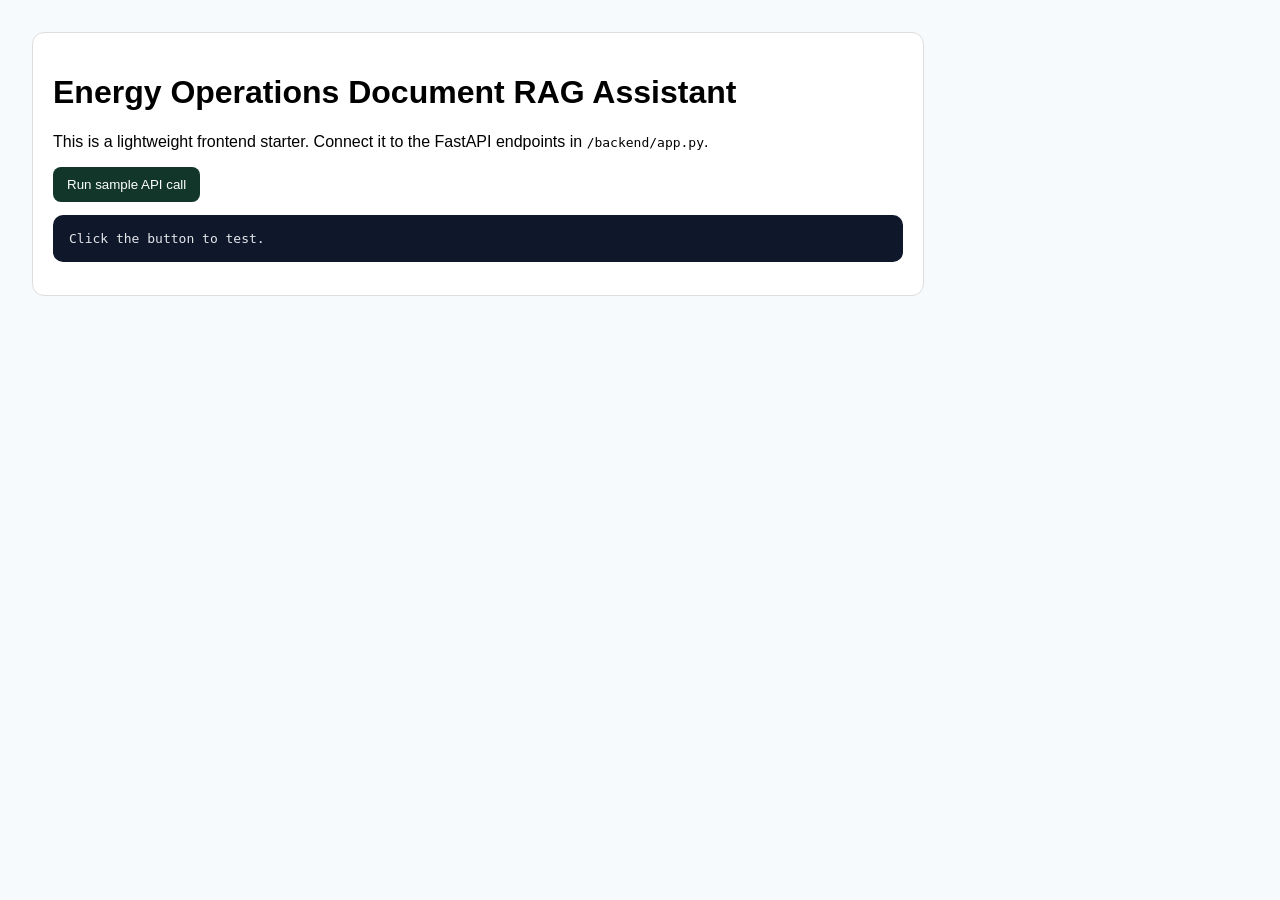
==== frontend/index.html @ 32f8509a "Initial commit: starter project from original zip" ====
<!doctype html>
<html><head><meta charset="utf-8"><meta name="viewport" content="width=device-width,initial-scale=1"><title>Energy Operations Document RAG Assistant Demo</title>
<style>body{font-family:Arial,sans-serif;margin:32px;background:#f7fafc}.card{background:white;border:1px solid #ddd;border-radius:12px;padding:20px;max-width:850px}button{background:#12372a;color:white;border:0;border-radius:8px;padding:10px 14px;cursor:pointer}pre{background:#0f172a;color:#e5e7eb;padding:16px;border-radius:10px;overflow:auto}</style></head>
<body><div class="card"><h1>Energy Operations Document RAG Assistant</h1><p>This is a lightweight frontend starter. Connect it to the FastAPI endpoints in <code>/backend/app.py</code>.</p><button onclick="runDemo()">Run sample API call</button><pre id="out">Click the button to test.</pre></div>
<script>
async function runDemo(){
  try{ const r=await fetch('/api/demo'); const j=await r.json(); document.getElementById('out').textContent=JSON.stringify(j,null,2); }
  catch(e){ document.getElementById('out').textContent='Backend not connected yet. Run FastAPI and serve frontend or deploy together.'; }
}
</script></body></html>
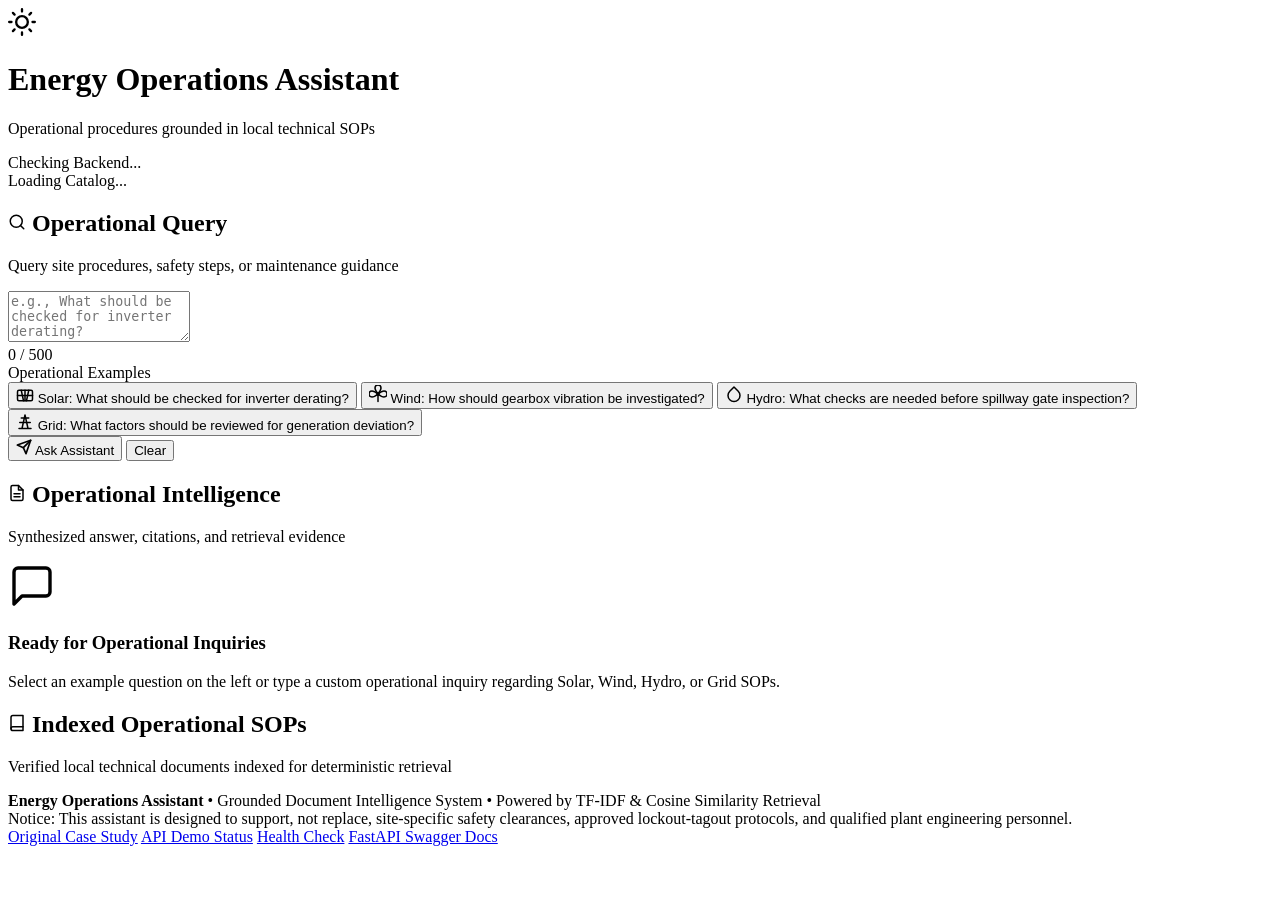
==== commit 7d61e1c8: "feat: complete Energy Operations Document RAG Assistant with TF-IDF engine, responsive UI, citations" ====
--- a/frontend/index.html
+++ b/frontend/index.html
@@ -1,10 +1,220 @@
-<!doctype html>
-<html><head><meta charset="utf-8"><meta name="viewport" content="width=device-width,initial-scale=1"><title>Energy Operations Document RAG Assistant Demo</title>
-<style>body{font-family:Arial,sans-serif;margin:32px;background:#f7fafc}.card{background:white;border:1px solid #ddd;border-radius:12px;padding:20px;max-width:850px}button{background:#12372a;color:white;border:0;border-radius:8px;padding:10px 14px;cursor:pointer}pre{background:#0f172a;color:#e5e7eb;padding:16px;border-radius:10px;overflow:auto}</style></head>
-<body><div class="card"><h1>Energy Operations Document RAG Assistant</h1><p>This is a lightweight frontend starter. Connect it to the FastAPI endpoints in <code>/backend/app.py</code>.</p><button onclick="runDemo()">Run sample API call</button><pre id="out">Click the button to test.</pre></div>
-<script>
-async function runDemo(){
-  try{ const r=await fetch('/api/demo'); const j=await r.json(); document.getElementById('out').textContent=JSON.stringify(j,null,2); }
-  catch(e){ document.getElementById('out').textContent='Backend not connected yet. Run FastAPI and serve frontend or deploy together.'; }
-}
-</script></body></html>
+<!DOCTYPE html>
+<html lang="en">
+<head>
+  <meta charset="utf-8">
+  <meta name="viewport" content="width=device-width, initial-scale=1">
+  <meta name="description" content="Operational document intelligence assistant for renewable energy SOPs (Solar, Wind, Hydro, Grid). Grounded answers with citations.">
+  <title>Energy Operations Assistant | Renewable Asset Intelligence</title>
+  <link rel="stylesheet" href="/static/style.css">
+</head>
+<body>
+  <div class="app-container">
+    <!-- Top Header -->
+    <header class="app-header">
+      <div class="brand-section">
+        <div class="brand-icon" aria-hidden="true">
+          <!-- Custom Renewable Energy Brandmark (Sun + Turbine Blade motif) -->
+          <svg width="28" height="28" viewBox="0 0 24 24" fill="none" stroke="currentColor" stroke-width="2" stroke-linecap="round" stroke-linejoin="round">
+            <circle cx="12" cy="12" r="5"></circle>
+            <path d="M12 1v2M12 21v2M4.22 4.22l1.42 1.42M18.36 18.36l1.42 1.42M1 12h2M21 12h2M4.22 19.78l1.42-1.42M18.36 5.64l1.42-1.42"></path>
+          </svg>
+        </div>
+        <div>
+          <h1 class="brand-title">Energy Operations Assistant</h1>
+          <p class="brand-tagline">Operational procedures grounded in local technical SOPs</p>
+        </div>
+      </div>
+
+      <div class="status-section">
+        <div class="status-pill" id="backendStatusPill" title="Live connection status with FastAPI backend">
+          <span class="status-dot" id="connectionDot"></span>
+          <span id="connectionText">Checking Backend...</span>
+        </div>
+        <div class="doc-count-badge" id="docCountText">Loading Catalog...</div>
+      </div>
+    </header>
+
+    <!-- Main Workspace Grid -->
+    <main class="dashboard-grid">
+      <!-- Left Column: Query Console -->
+      <section class="card" aria-labelledby="queryConsoleTitle">
+        <div class="card-header">
+          <h2 id="queryConsoleTitle" class="card-title">
+            <svg width="18" height="18" viewBox="0 0 24 24" fill="none" stroke="currentColor" stroke-width="2" stroke-linecap="round" stroke-linejoin="round">
+              <circle cx="11" cy="11" r="8"></circle>
+              <line x1="21" y1="21" x2="16.65" y2="16.65"></line>
+            </svg>
+            Operational Query
+          </h2>
+          <p class="card-subtitle">Query site procedures, safety steps, or maintenance guidance</p>
+        </div>
+
+        <form class="query-form" id="ragForm" onsubmit="return false;">
+          <div class="input-group">
+            <label for="queryInput" class="visually-hidden" style="position: absolute; width: 1px; height: 1px; padding: 0; margin: -1px; overflow: hidden; clip: rect(0, 0, 0, 0); border: 0;">Enter operational question</label>
+            <textarea
+              id="queryInput"
+              class="query-textarea"
+              placeholder="e.g., What should be checked for inverter derating?"
+              maxlength="500"
+              rows="3"
+            ></textarea>
+            <div class="char-counter" id="charCount">0 / 500</div>
+          </div>
+
+          <!-- Example Queries -->
+          <div class="examples-section">
+            <span class="examples-label">Operational Examples</span>
+            <div class="example-chips">
+              <button
+                type="button"
+                class="example-chip"
+                data-query="What should be checked for inverter derating?"
+                id="btnExampleSolar"
+              >
+                <span class="example-icon" aria-hidden="true">
+                  <!-- Solar panel icon -->
+                  <svg width="18" height="18" viewBox="0 0 24 24" fill="none" stroke="currentColor" stroke-width="2" stroke-linecap="round" stroke-linejoin="round">
+                    <rect x="2" y="7" width="20" height="14" rx="2" ry="2"></rect>
+                    <path d="M12 7v14M2 14h20M7 7l3 14M17 7l-3 14"></path>
+                  </svg>
+                </span>
+                <span>Solar: What should be checked for inverter derating?</span>
+              </button>
+
+              <button
+                type="button"
+                class="example-chip"
+                data-query="How should gearbox vibration be investigated?"
+                id="btnExampleWind"
+              >
+                <span class="example-icon" aria-hidden="true">
+                  <!-- Wind turbine icon -->
+                  <svg width="18" height="18" viewBox="0 0 24 24" fill="none" stroke="currentColor" stroke-width="2" stroke-linecap="round" stroke-linejoin="round">
+                    <path d="M12 12c-2-2.5-4-5-4-8a4 4 0 0 1 8 0c0 3-2 5.5-4 8z"></path>
+                    <path d="M12 12c2.5-2 5-4 8-4a4 4 0 0 1 0 8c-3 0-5.5-2-8-4z"></path>
+                    <path d="M12 12c-2.5 2-5 4-8 4a4 4 0 0 1 0-8c3 0 5.5 2 8 4z"></path>
+                    <circle cx="12" cy="12" r="1.5"></circle>
+                    <path d="M12 13.5V22"></path>
+                  </svg>
+                </span>
+                <span>Wind: How should gearbox vibration be investigated?</span>
+              </button>
+
+              <button
+                type="button"
+                class="example-chip"
+                data-query="What checks are needed before spillway gate inspection?"
+                id="btnExampleHydro"
+              >
+                <span class="example-icon" aria-hidden="true">
+                  <!-- Hydro water droplet icon -->
+                  <svg width="18" height="18" viewBox="0 0 24 24" fill="none" stroke="currentColor" stroke-width="2" stroke-linecap="round" stroke-linejoin="round">
+                    <path d="M12 2.69l5.66 5.66a8 8 0 1 1-11.31 0z"></path>
+                  </svg>
+                </span>
+                <span>Hydro: What checks are needed before spillway gate inspection?</span>
+              </button>
+
+              <button
+                type="button"
+                class="example-chip"
+                data-query="What factors should be reviewed for generation deviation?"
+                id="btnExampleGrid"
+              >
+                <span class="example-icon" aria-hidden="true">
+                  <!-- Grid transmission tower icon -->
+                  <svg width="18" height="18" viewBox="0 0 24 24" fill="none" stroke="currentColor" stroke-width="2" stroke-linecap="round" stroke-linejoin="round">
+                    <path d="M4 22h16M8 22l4-18 4 18M5 14h14M7 8h10"></path>
+                  </svg>
+                </span>
+                <span>Grid: What factors should be reviewed for generation deviation?</span>
+              </button>
+            </div>
+          </div>
+
+          <div class="form-actions">
+            <button type="button" class="btn-primary" id="askBtn">
+              <svg width="16" height="16" viewBox="0 0 24 24" fill="none" stroke="currentColor" stroke-width="2.5" stroke-linecap="round" stroke-linejoin="round">
+                <line x1="22" y1="2" x2="11" y2="13"></line>
+                <polygon points="22 2 15 22 11 13 2 9 22 2"></polygon>
+              </svg>
+              Ask Assistant
+            </button>
+            <button type="button" class="btn-secondary" id="clearBtn">Clear</button>
+          </div>
+        </form>
+      </section>
+
+      <!-- Right Column: Results & Evidence Panel -->
+      <section class="card results-pane" aria-labelledby="resultsTitle">
+        <div class="card-header">
+          <h2 id="resultsTitle" class="card-title">
+            <svg width="18" height="18" viewBox="0 0 24 24" fill="none" stroke="currentColor" stroke-width="2" stroke-linecap="round" stroke-linejoin="round">
+              <path d="M14 2H6a2 2 0 0 0-2 2v16a2 2 0 0 0 2 2h12a2 2 0 0 0 2-2V8z"></path>
+              <polyline points="14 2 14 8 20 8"></polyline>
+              <line x1="16" y1="13" x2="8" y2="13"></line>
+              <line x1="16" y1="17" x2="8" y2="17"></line>
+            </svg>
+            Operational Intelligence
+          </h2>
+          <p class="card-subtitle">Synthesized answer, citations, and retrieval evidence</p>
+        </div>
+
+        <div id="resultsContainer">
+          <!-- Default Empty State -->
+          <div class="empty-state">
+            <div class="empty-icon" aria-hidden="true">
+              <svg width="48" height="48" viewBox="0 0 24 24" fill="none" stroke="currentColor" stroke-width="1.7" stroke-linecap="round" stroke-linejoin="round">
+                <path d="M21 15a2 2 0 0 1-2 2H7l-4 4V5a2 2 0 0 1 2-2h14a2 2 0 0 1 2 2z"></path>
+              </svg>
+            </div>
+            <h3 class="empty-title">Ready for Operational Inquiries</h3>
+            <p class="empty-desc">
+              Select an example question on the left or type a custom operational inquiry regarding Solar, Wind, Hydro, or Grid SOPs.
+            </p>
+          </div>
+        </div>
+      </section>
+    </main>
+
+    <!-- Indexed Documents Catalog Section -->
+    <section class="catalog-section" aria-labelledby="catalogTitle">
+      <div class="card">
+        <div class="card-header">
+          <h2 id="catalogTitle" class="card-title">
+            <svg width="18" height="18" viewBox="0 0 24 24" fill="none" stroke="currentColor" stroke-width="2" stroke-linecap="round" stroke-linejoin="round">
+              <path d="M4 19.5A2.5 2.5 0 0 1 6.5 17H20"></path>
+              <path d="M6.5 2H20v20H6.5A2.5 2.5 0 0 1 4 19.5v-15A2.5 2.5 0 0 1 6.5 2z"></path>
+            </svg>
+            Indexed Operational SOPs
+          </h2>
+          <p class="card-subtitle">Verified local technical documents indexed for deterministic retrieval</p>
+        </div>
+
+        <div class="catalog-grid" id="catalogList">
+          <!-- Loaded dynamically from /api/documents -->
+        </div>
+      </div>
+    </section>
+
+    <!-- Footer -->
+    <footer class="app-footer">
+      <div>
+        <strong>Energy Operations Assistant</strong> &bull; Grounded Document Intelligence System &bull; Powered by TF-IDF &amp; Cosine Similarity Retrieval
+      </div>
+      <div>
+        Notice: This assistant is designed to support, not replace, site-specific safety clearances, approved lockout-tagout protocols, and qualified plant engineering personnel.
+      </div>
+      <div class="footer-links">
+        <a href="/case_study" class="footer-link">Original Case Study</a>
+        <a href="/api/demo" class="footer-link">API Demo Status</a>
+        <a href="/api/health" class="footer-link">Health Check</a>
+        <a href="/docs" class="footer-link">FastAPI Swagger Docs</a>
+      </div>
+    </footer>
+  </div>
+
+  <script src="/static/app.js"></script>
+</body>
+</html>
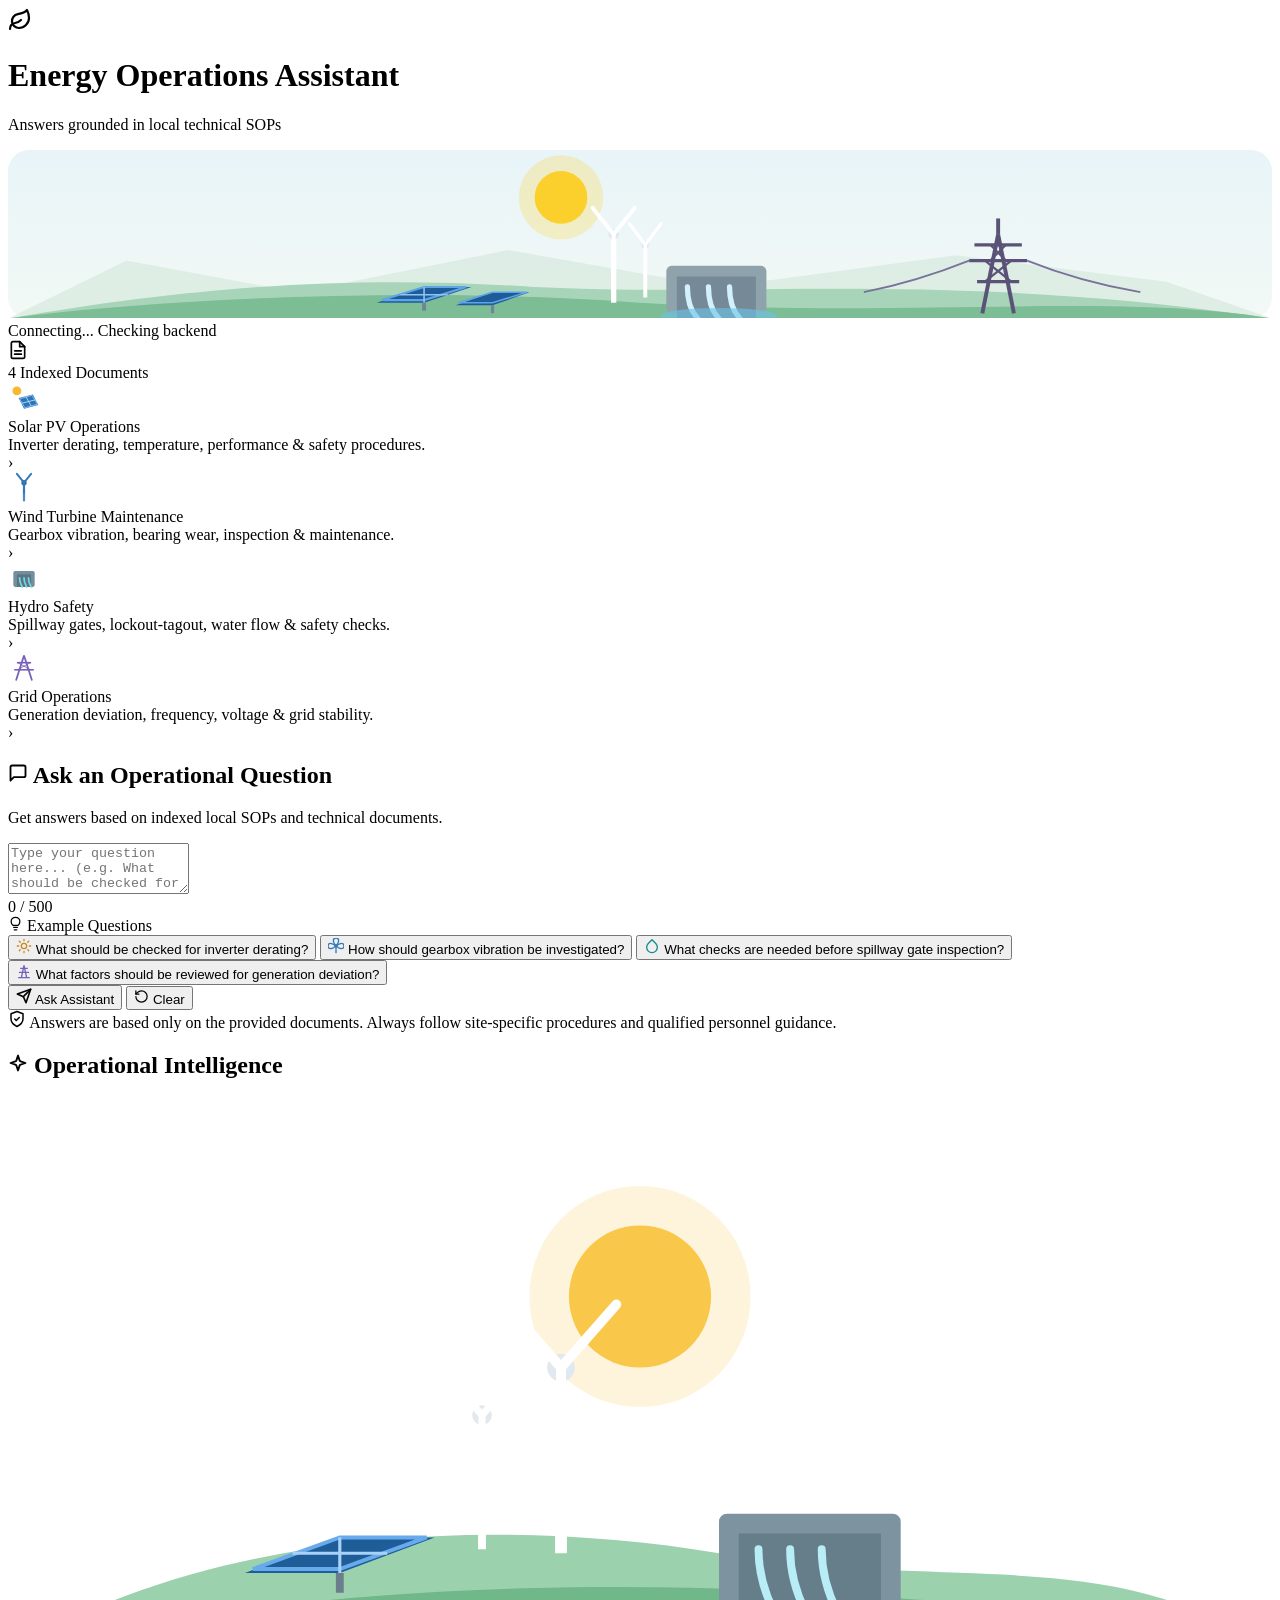
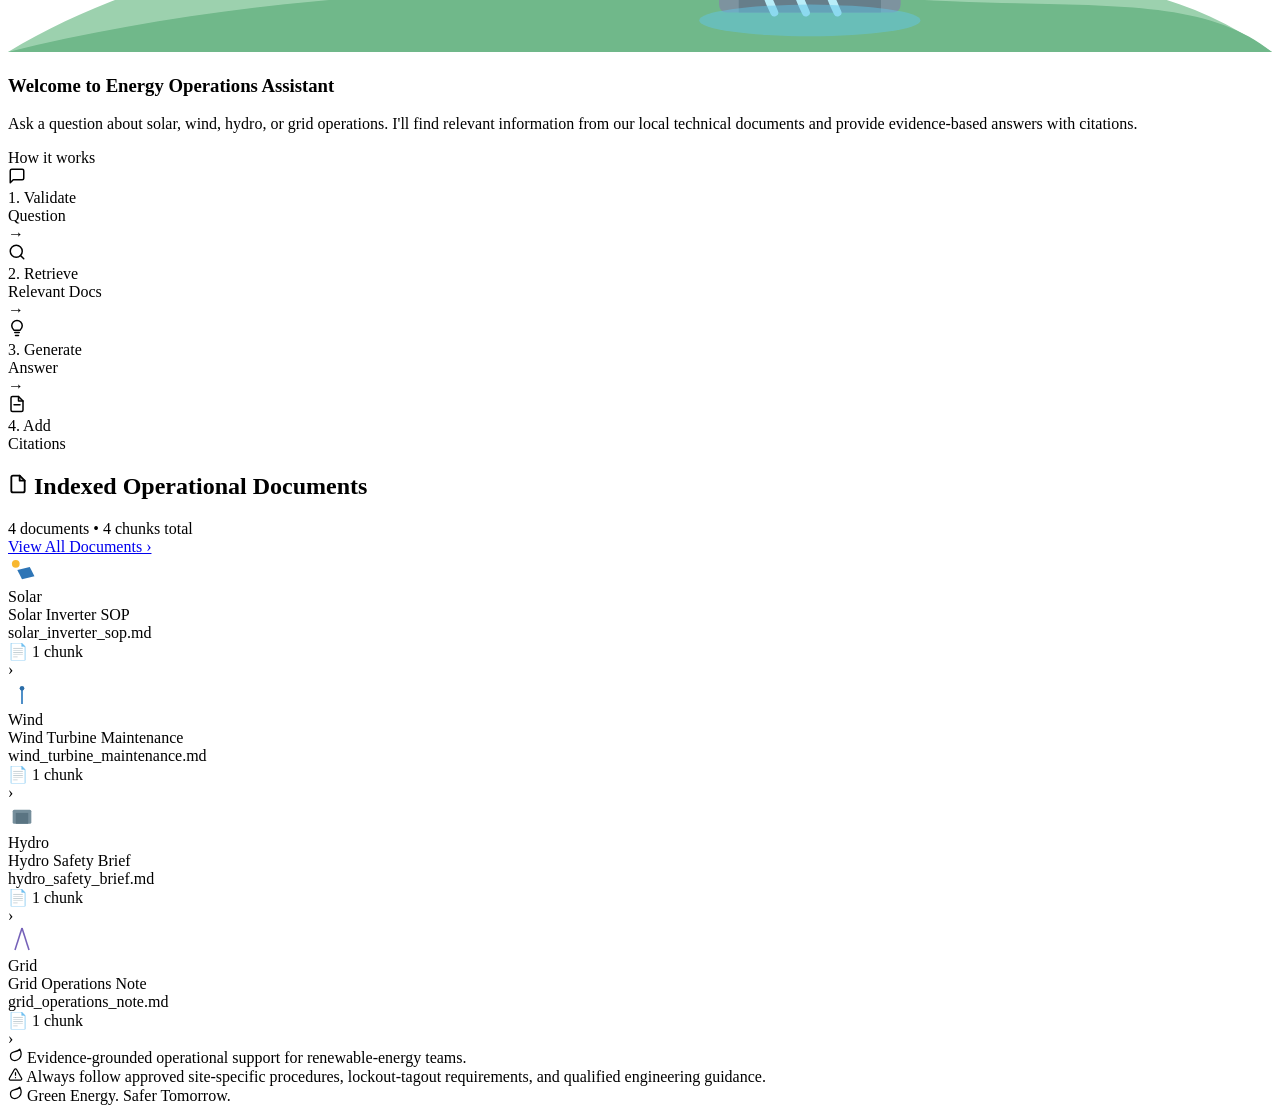
==== commit dd57a61d: "feat(ui): premium renewable energy redesign, robust connection management, and responsive domain car" ====
--- a/frontend/index.html
+++ b/frontend/index.html
@@ -8,211 +8,584 @@
   <link rel="stylesheet" href="/static/style.css">
 </head>
 <body>
-  <div class="app-container">
-    <!-- Top Header -->
+  <div class="app-wrapper">
+
+    <!-- ====================================================================
+         HEADER SECTION
+         ==================================================================== -->
     <header class="app-header">
-      <div class="brand-section">
-        <div class="brand-icon" aria-hidden="true">
-          <!-- Custom Renewable Energy Brandmark (Sun + Turbine Blade motif) -->
-          <svg width="28" height="28" viewBox="0 0 24 24" fill="none" stroke="currentColor" stroke-width="2" stroke-linecap="round" stroke-linejoin="round">
-            <circle cx="12" cy="12" r="5"></circle>
-            <path d="M12 1v2M12 21v2M4.22 4.22l1.42 1.42M18.36 18.36l1.42 1.42M1 12h2M21 12h2M4.22 19.78l1.42-1.42M18.36 5.64l1.42-1.42"></path>
+      <!-- Left: Brand Logo & Title -->
+      <div class="brand-left">
+        <div class="brand-logo-pill" aria-hidden="true">
+          <!-- Leaf Logo SVG -->
+          <svg width="24" height="24" viewBox="0 0 24 24" fill="none" stroke="currentColor" stroke-width="2.2" stroke-linecap="round" stroke-linejoin="round">
+            <path d="M11 20A7 7 0 0 1 9.8 6.1C15.5 5 17 4.48 19 2c1 2 2 4.18 2 8 0 5.5-4.78 10-10 10Z"/>
+            <path d="M2 21c0-3 1.85-5.36 5.08-6C9.5 14.52 12 13 13 12"/>
           </svg>
         </div>
-        <div>
+        <div class="brand-text-block">
           <h1 class="brand-title">Energy Operations Assistant</h1>
-          <p class="brand-tagline">Operational procedures grounded in local technical SOPs</p>
-        </div>
-      </div>
-
-      <div class="status-section">
-        <div class="status-pill" id="backendStatusPill" title="Live connection status with FastAPI backend">
-          <span class="status-dot" id="connectionDot"></span>
-          <span id="connectionText">Checking Backend...</span>
-        </div>
-        <div class="doc-count-badge" id="docCountText">Loading Catalog...</div>
+          <p class="brand-subtitle">Answers grounded in local technical SOPs</p>
+        </div>
+      </div>
+
+      <!-- Center: Subtle Renewable Energy Landscape Panorama -->
+      <div class="header-panorama" aria-hidden="true">
+        <svg viewBox="0 0 480 64" fill="none" xmlns="http://www.w3.org/2000/svg">
+          <!-- Sky Gradient background -->
+          <rect width="480" height="64" rx="8" fill="url(#skyGrad)"/>
+          
+          <!-- Sun with gentle rays -->
+          <circle cx="210" cy="18" r="10" fill="#FAD02C"/>
+          <circle cx="210" cy="18" r="16" fill="#FAD02C" fill-opacity="0.25"/>
+
+          <!-- Distant mountains -->
+          <path d="M0 64L45 42L110 54L190 38L270 52L360 40L440 50L480 64H0Z" fill="#D2E8DA" fill-opacity="0.6"/>
+
+          <!-- Rolling Hills -->
+          <path d="M0 64C80 50 140 48 200 52C280 56 360 46 480 64H0Z" fill="#A8D5BA"/>
+          <path d="M0 64C60 56 160 52 240 58C340 64 420 54 480 64H0Z" fill="#7CBD95"/>
+
+          <!-- Hydroelectric Dam & Water Flow -->
+          <rect x="250" y="44" width="38" height="18" rx="2" fill="#8FA3AD"/>
+          <path d="M254 48H284V64H254V48Z" fill="#758A96"/>
+          <!-- Spillway water flow lines -->
+          <path d="M258 52C258 58 260 62 262 64M266 52C266 58 268 62 270 64M274 52C274 58 276 62 278 64" stroke="#D3F1FD" stroke-width="2" stroke-linecap="round"/>
+          <ellipse cx="270" cy="63" rx="22" ry="3" fill="#6CC4E8" fill-opacity="0.6"/>
+
+          <!-- Solar Panels (Blue angled rectangles) -->
+          <g transform="translate(140, 46)">
+            <polygon points="0,12 18,6 36,6 18,12" fill="#1E5C99"/>
+            <polygon points="2,11 18,6 34,6 18,11" stroke="#5EA4E6" stroke-width="0.8"/>
+            <line x1="9" y1="9" x2="27" y2="9" stroke="#90C4F5" stroke-width="0.6"/>
+            <line x1="18" y1="6" x2="18" y2="12" stroke="#90C4F5" stroke-width="0.6"/>
+            <line x1="18" y1="12" x2="18" y2="15" stroke="#708594" stroke-width="1.5"/>
+          </g>
+          <g transform="translate(170, 49)">
+            <polygon points="0,10 14,5 28,5 14,10" fill="#1E5C99"/>
+            <polygon points="1,9 14,5 27,5 14,9" stroke="#5EA4E6" stroke-width="0.6"/>
+            <line x1="14" y1="10" x2="14" y2="13" stroke="#708594" stroke-width="1.2"/>
+          </g>
+
+          <!-- Wind Turbines -->
+          <!-- Turbine 1 (Left) -->
+          <g transform="translate(230, 22)">
+            <line x1="0" y1="36" x2="0" y2="10" stroke="#FFFFFF" stroke-width="2"/>
+            <circle cx="0" cy="10" r="2" fill="#E2E8F0"/>
+            <line x1="0" y1="10" x2="-8" y2="0" stroke="#FFFFFF" stroke-width="1.5" stroke-linecap="round"/>
+            <line x1="0" y1="10" x2="8" y2="0" stroke="#FFFFFF" stroke-width="1.5" stroke-linecap="round"/>
+            <line x1="0" y1="10" x2="0" y2="22" stroke="#FFFFFF" stroke-width="1.5" stroke-linecap="round"/>
+          </g>
+          <!-- Turbine 2 (Smaller, back) -->
+          <g transform="translate(242, 28)">
+            <line x1="0" y1="28" x2="0" y2="8" stroke="#FFFFFF" stroke-width="1.5"/>
+            <circle cx="0" cy="8" r="1.5" fill="#E2E8F0"/>
+            <line x1="0" y1="8" x2="-6" y2="0" stroke="#FFFFFF" stroke-width="1.2" stroke-linecap="round"/>
+            <line x1="0" y1="8" x2="6" y2="0" stroke="#FFFFFF" stroke-width="1.2" stroke-linecap="round"/>
+            <line x1="0" y1="8" x2="0" y2="17" stroke="#FFFFFF" stroke-width="1.2" stroke-linecap="round"/>
+          </g>
+
+          <!-- Electrical Transmission Tower (Right) -->
+          <g transform="translate(370, 26)">
+            <!-- Tower body -->
+            <line x1="12" y1="36" x2="6" y2="6" stroke="#5B5377" stroke-width="1.5"/>
+            <line x1="0" y1="36" x2="6" y2="6" stroke="#5B5377" stroke-width="1.5"/>
+            <line x1="6" y1="6" x2="6" y2="0" stroke="#5B5377" stroke-width="1.5"/>
+            <!-- Crossbars -->
+            <line x1="-3" y1="10" x2="15" y2="10" stroke="#5B5377" stroke-width="1.2"/>
+            <line x1="-5" y1="16" x2="17" y2="16" stroke="#5B5377" stroke-width="1.2"/>
+            <line x1="-2" y1="24" x2="14" y2="24" stroke="#5B5377" stroke-width="1.2"/>
+            <!-- Braces -->
+            <line x1="1" y1="24" x2="11" y2="16" stroke="#5B5377" stroke-width="0.8"/>
+            <line x1="11" y1="24" x2="1" y2="16" stroke="#5B5377" stroke-width="0.8"/>
+            <line x1="3" y1="16" x2="9" y2="10" stroke="#5B5377" stroke-width="0.8"/>
+            <line x1="9" y1="16" x2="3" y2="10" stroke="#5B5377" stroke-width="0.8"/>
+            <!-- Hanging wires -->
+            <path d="M-5 16Q-25 24 -45 28M17 16Q37 24 60 28" stroke="#7A729A" stroke-width="0.7" fill="none"/>
+          </g>
+
+          <defs>
+            <linearGradient id="skyGrad" x1="0%" y1="0%" x2="0%" y2="100%">
+              <stop offset="0%" stop-color="#E8F4F8"/>
+              <stop offset="100%" stop-color="#F2F9F5"/>
+            </linearGradient>
+          </defs>
+        </svg>
+      </div>
+
+      <!-- Right: Real Backend Health & Document Count Cards -->
+      <div class="header-right">
+        <!-- Status Card -->
+        <div class="status-card" id="statusCard" title="Live connection status with FastAPI backend">
+          <span class="pulse-dot connecting" id="connectionDot"></span>
+          <div class="status-info">
+            <span class="status-label" id="connectionStatusText">Connecting...</span>
+            <span class="status-sub" id="lastCheckedText">Checking backend</span>
+          </div>
+        </div>
+
+        <!-- Indexed Document Count Card -->
+        <div class="doc-badge-card" id="docBadgeCard" title="Total indexed technical documents">
+          <div class="doc-badge-icon" aria-hidden="true">
+            <svg width="20" height="20" viewBox="0 0 24 24" fill="none" stroke="currentColor" stroke-width="2" stroke-linecap="round" stroke-linejoin="round">
+              <path d="M14 2H6a2 2 0 0 0-2 2v16a2 2 0 0 0 2 2h12a2 2 0 0 0 2-2V8z"/>
+              <polyline points="14 2 14 8 20 8"/>
+              <line x1="16" y1="13" x2="8" y2="13"/>
+              <line x1="16" y1="17" x2="8" y2="17"/>
+            </svg>
+          </div>
+          <div class="doc-badge-info">
+            <span class="doc-badge-number" id="docCountNumber">4</span>
+            <span class="doc-badge-sub">Indexed Documents</span>
+          </div>
+        </div>
       </div>
     </header>
 
-    <!-- Main Workspace Grid -->
-    <main class="dashboard-grid">
-      <!-- Left Column: Query Console -->
-      <section class="card" aria-labelledby="queryConsoleTitle">
-        <div class="card-header">
-          <h2 id="queryConsoleTitle" class="card-title">
-            <svg width="18" height="18" viewBox="0 0 24 24" fill="none" stroke="currentColor" stroke-width="2" stroke-linecap="round" stroke-linejoin="round">
-              <circle cx="11" cy="11" r="8"></circle>
-              <line x1="21" y1="21" x2="16.65" y2="16.65"></line>
-            </svg>
-            Operational Query
+    <!-- ====================================================================
+         TOP 4 ENERGY DOMAIN CARDS
+         ==================================================================== -->
+    <section class="domain-cards-row" aria-label="Energy Domain Overview">
+      <!-- 1. Solar PV Operations -->
+      <div class="domain-card solar" id="cardSolar" role="button" tabindex="0" data-query="What should be checked for inverter derating?">
+        <div class="domain-art" aria-hidden="true">
+          <!-- Solar Panel SVG -->
+          <svg width="32" height="32" viewBox="0 0 36 36" fill="none">
+            <circle cx="10" cy="10" r="5" fill="#F8B830"/>
+            <polygon points="12,18 28,14 34,26 18,30" fill="#2E75B6"/>
+            <polygon points="13,19 27,15 33,25 19,29" stroke="#87C4FF" stroke-width="1"/>
+            <line x1="20" y1="16" x2="26" y2="27" stroke="#B8DEFF" stroke-width="1"/>
+            <line x1="15" y1="24" x2="31" y2="20" stroke="#B8DEFF" stroke-width="1"/>
+          </svg>
+        </div>
+        <div class="domain-card-content">
+          <div class="domain-card-title">Solar PV Operations</div>
+          <div class="domain-card-desc">Inverter derating, temperature, performance &amp; safety procedures.</div>
+        </div>
+        <div class="domain-chevron" aria-hidden="true">&#8250;</div>
+      </div>
+
+      <!-- 2. Wind Turbine Maintenance -->
+      <div class="domain-card wind" id="cardWind" role="button" tabindex="0" data-query="How should gearbox vibration be investigated?">
+        <div class="domain-art" aria-hidden="true">
+          <!-- Wind Turbine SVG -->
+          <svg width="32" height="32" viewBox="0 0 36 36" fill="none">
+            <line x1="18" y1="32" x2="18" y2="12" stroke="#4A8CC7" stroke-width="2.5" stroke-linecap="round"/>
+            <circle cx="18" cy="12" r="3" fill="#2B6DA8"/>
+            <path d="M18 12L10 2M18 12L26 2M18 12L18 24" stroke="#3579B7" stroke-width="2.2" stroke-linecap="round"/>
+          </svg>
+        </div>
+        <div class="domain-card-content">
+          <div class="domain-card-title">Wind Turbine Maintenance</div>
+          <div class="domain-card-desc">Gearbox vibration, bearing wear, inspection &amp; maintenance.</div>
+        </div>
+        <div class="domain-chevron" aria-hidden="true">&#8250;</div>
+      </div>
+
+      <!-- 3. Hydro Safety -->
+      <div class="domain-card hydro" id="cardHydro" role="button" tabindex="0" data-query="What checks are needed before spillway gate inspection?">
+        <div class="domain-art" aria-hidden="true">
+          <!-- Hydro Dam SVG -->
+          <svg width="32" height="32" viewBox="0 0 36 36" fill="none">
+            <rect x="6" y="10" width="24" height="18" rx="2" fill="#758E9B"/>
+            <path d="M10 14H26V28H10V14Z" fill="#5A7482"/>
+            <path d="M13 18C13 23 15 26 16 28M18 18C18 23 20 26 21 28M23 18C23 23 25 26 26 28" stroke="#71D6E5" stroke-width="2" stroke-linecap="round"/>
+          </svg>
+        </div>
+        <div class="domain-card-content">
+          <div class="domain-card-title">Hydro Safety</div>
+          <div class="domain-card-desc">Spillway gates, lockout-tagout, water flow &amp; safety checks.</div>
+        </div>
+        <div class="domain-chevron" aria-hidden="true">&#8250;</div>
+      </div>
+
+      <!-- 4. Grid Operations -->
+      <div class="domain-card grid" id="cardGrid" role="button" tabindex="0" data-query="What factors should be reviewed for generation deviation?">
+        <div class="domain-art" aria-hidden="true">
+          <!-- Transmission Tower SVG -->
+          <svg width="32" height="32" viewBox="0 0 36 36" fill="none">
+            <line x1="18" y1="4" x2="9" y2="32" stroke="#7561B8" stroke-width="2"/>
+            <line x1="18" y1="4" x2="27" y2="32" stroke="#7561B8" stroke-width="2"/>
+            <line x1="10" y1="12" x2="26" y2="12" stroke="#7561B8" stroke-width="1.8"/>
+            <line x1="7" y1="20" x2="29" y2="20" stroke="#7561B8" stroke-width="1.8"/>
+            <line x1="11" y1="20" x2="25" y2="12" stroke="#7561B8" stroke-width="1"/>
+            <line x1="25" y1="20" x2="11" y2="12" stroke="#7561B8" stroke-width="1"/>
+          </svg>
+        </div>
+        <div class="domain-card-content">
+          <div class="domain-card-title">Grid Operations</div>
+          <div class="domain-card-desc">Generation deviation, frequency, voltage &amp; grid stability.</div>
+        </div>
+        <div class="domain-chevron" aria-hidden="true">&#8250;</div>
+      </div>
+    </section>
+
+    <!-- ====================================================================
+         MAIN TWO-COLUMN WORKSPACE
+         ==================================================================== -->
+    <main class="workspace-grid">
+      <!-- Left Column: Ask an Operational Question -->
+      <section class="panel-card" aria-labelledby="askHeading">
+        <div class="panel-header">
+          <h2 id="askHeading" class="panel-title">
+            <!-- Chat bubble icon -->
+            <svg width="20" height="20" viewBox="0 0 24 24" fill="none" stroke="currentColor" stroke-width="2.2" stroke-linecap="round" stroke-linejoin="round">
+              <path d="M21 15a2 2 0 0 1-2 2H7l-4 4V5a2 2 0 0 1 2-2h14a2 2 0 0 1 2 2z"/>
+            </svg>
+            Ask an Operational Question
           </h2>
-          <p class="card-subtitle">Query site procedures, safety steps, or maintenance guidance</p>
-        </div>
-
-        <form class="query-form" id="ragForm" onsubmit="return false;">
-          <div class="input-group">
-            <label for="queryInput" class="visually-hidden" style="position: absolute; width: 1px; height: 1px; padding: 0; margin: -1px; overflow: hidden; clip: rect(0, 0, 0, 0); border: 0;">Enter operational question</label>
+          <p class="panel-subtitle">Get answers based on indexed local SOPs and technical documents.</p>
+        </div>
+
+        <form id="ragQueryForm" onsubmit="return false;">
+          <!-- Multiline Input Box -->
+          <div class="query-box-wrapper">
+            <label for="operationalInput" class="visually-hidden" style="position: absolute; width: 1px; height: 1px; overflow: hidden; clip: rect(0,0,0,0);">Question input</label>
             <textarea
-              id="queryInput"
-              class="query-textarea"
-              placeholder="e.g., What should be checked for inverter derating?"
+              id="operationalInput"
+              class="main-textarea"
+              placeholder="Type your question here... (e.g. What should be checked for inverter derating?)"
               maxlength="500"
               rows="3"
             ></textarea>
-            <div class="char-counter" id="charCount">0 / 500</div>
-          </div>
-
-          <!-- Example Queries -->
-          <div class="examples-section">
-            <span class="examples-label">Operational Examples</span>
-            <div class="example-chips">
+            <div class="char-counter" id="charCountLabel">0 / 500</div>
+          </div>
+
+          <!-- Example Questions (2x2 Grid) -->
+          <div class="examples-block">
+            <div class="examples-heading">
+              <svg width="15" height="15" viewBox="0 0 24 24" fill="none" stroke="currentColor" stroke-width="2" stroke-linecap="round" stroke-linejoin="round">
+                <path d="M9 18h6M10 22h4M12 2a7 7 0 0 0-7 7c0 2.5 1.5 4.5 3 6h8c1.5-1.5 3-3.5 3-6a7 7 0 0 0-7-7Z"/>
+              </svg>
+              Example Questions
+            </div>
+            <div class="examples-grid">
+              <!-- Solar Example -->
               <button
                 type="button"
-                class="example-chip"
+                class="example-btn solar"
                 data-query="What should be checked for inverter derating?"
-                id="btnExampleSolar"
               >
-                <span class="example-icon" aria-hidden="true">
-                  <!-- Solar panel icon -->
-                  <svg width="18" height="18" viewBox="0 0 24 24" fill="none" stroke="currentColor" stroke-width="2" stroke-linecap="round" stroke-linejoin="round">
-                    <rect x="2" y="7" width="20" height="14" rx="2" ry="2"></rect>
-                    <path d="M12 7v14M2 14h20M7 7l3 14M17 7l-3 14"></path>
+                <span class="example-icon-wrapper" aria-hidden="true">
+                  <svg width="16" height="16" viewBox="0 0 24 24" fill="none" stroke="#C88924" stroke-width="2" stroke-linecap="round" stroke-linejoin="round">
+                    <circle cx="12" cy="12" r="4"/><path d="M12 2v2M12 20v2M4.93 4.93l1.41 1.41M17.66 17.66l1.41 1.41M2 12h2M20 12h2M6.34 17.66l-1.41 1.41M19.07 4.93l-1.41 1.41"/>
                   </svg>
                 </span>
-                <span>Solar: What should be checked for inverter derating?</span>
+                <span>What should be checked for inverter derating?</span>
               </button>
 
+              <!-- Wind Example -->
               <button
                 type="button"
-                class="example-chip"
+                class="example-btn wind"
                 data-query="How should gearbox vibration be investigated?"
-                id="btnExampleWind"
               >
-                <span class="example-icon" aria-hidden="true">
-                  <!-- Wind turbine icon -->
-                  <svg width="18" height="18" viewBox="0 0 24 24" fill="none" stroke="currentColor" stroke-width="2" stroke-linecap="round" stroke-linejoin="round">
-                    <path d="M12 12c-2-2.5-4-5-4-8a4 4 0 0 1 8 0c0 3-2 5.5-4 8z"></path>
-                    <path d="M12 12c2.5-2 5-4 8-4a4 4 0 0 1 0 8c-3 0-5.5-2-8-4z"></path>
-                    <path d="M12 12c-2.5 2-5 4-8 4a4 4 0 0 1 0-8c3 0 5.5 2 8 4z"></path>
-                    <circle cx="12" cy="12" r="1.5"></circle>
-                    <path d="M12 13.5V22"></path>
+                <span class="example-icon-wrapper" aria-hidden="true">
+                  <svg width="16" height="16" viewBox="0 0 24 24" fill="none" stroke="#3579B7" stroke-width="2" stroke-linecap="round" stroke-linejoin="round">
+                    <path d="M12 12c-2-2.5-4-5-4-8a4 4 0 0 1 8 0c0 3-2 5.5-4 8z"/><path d="M12 12c2.5-2 5-4 8-4a4 4 0 0 1 0 8c-3 0-5.5-2-8-4z"/><path d="M12 12c-2.5 2-5 4-8 4a4 4 0 0 1 0-8c3 0 5.5 2 8 4z"/><circle cx="12" cy="12" r="1.5"/><path d="M12 13.5V22"/>
                   </svg>
                 </span>
-                <span>Wind: How should gearbox vibration be investigated?</span>
+                <span>How should gearbox vibration be investigated?</span>
               </button>
 
+              <!-- Hydro Example -->
               <button
                 type="button"
-                class="example-chip"
+                class="example-btn hydro"
                 data-query="What checks are needed before spillway gate inspection?"
-                id="btnExampleHydro"
               >
-                <span class="example-icon" aria-hidden="true">
-                  <!-- Hydro water droplet icon -->
-                  <svg width="18" height="18" viewBox="0 0 24 24" fill="none" stroke="currentColor" stroke-width="2" stroke-linecap="round" stroke-linejoin="round">
-                    <path d="M12 2.69l5.66 5.66a8 8 0 1 1-11.31 0z"></path>
+                <span class="example-icon-wrapper" aria-hidden="true">
+                  <svg width="16" height="16" viewBox="0 0 24 24" fill="none" stroke="#168C91" stroke-width="2" stroke-linecap="round" stroke-linejoin="round">
+                    <path d="M12 2.69l5.66 5.66a8 8 0 1 1-11.31 0z"/>
                   </svg>
                 </span>
-                <span>Hydro: What checks are needed before spillway gate inspection?</span>
+                <span>What checks are needed before spillway gate inspection?</span>
               </button>
 
+              <!-- Grid Example -->
               <button
                 type="button"
-                class="example-chip"
+                class="example-btn grid"
                 data-query="What factors should be reviewed for generation deviation?"
-                id="btnExampleGrid"
               >
-                <span class="example-icon" aria-hidden="true">
-                  <!-- Grid transmission tower icon -->
-                  <svg width="18" height="18" viewBox="0 0 24 24" fill="none" stroke="currentColor" stroke-width="2" stroke-linecap="round" stroke-linejoin="round">
-                    <path d="M4 22h16M8 22l4-18 4 18M5 14h14M7 8h10"></path>
+                <span class="example-icon-wrapper" aria-hidden="true">
+                  <svg width="16" height="16" viewBox="0 0 24 24" fill="none" stroke="#7561B8" stroke-width="2" stroke-linecap="round" stroke-linejoin="round">
+                    <path d="M4 22h16M8 22l4-18 4 18M5 14h14M7 8h10"/>
                   </svg>
                 </span>
-                <span>Grid: What factors should be reviewed for generation deviation?</span>
+                <span>What factors should be reviewed for generation deviation?</span>
               </button>
             </div>
           </div>
 
-          <div class="form-actions">
-            <button type="button" class="btn-primary" id="askBtn">
-              <svg width="16" height="16" viewBox="0 0 24 24" fill="none" stroke="currentColor" stroke-width="2.5" stroke-linecap="round" stroke-linejoin="round">
-                <line x1="22" y1="2" x2="11" y2="13"></line>
-                <polygon points="22 2 15 22 11 13 2 9 22 2"></polygon>
+          <!-- Action Buttons: Ask & Clear -->
+          <div class="action-buttons-row">
+            <button type="button" class="btn-ask" id="submitBtn">
+              <!-- Paper plane icon -->
+              <svg width="16" height="16" viewBox="0 0 24 24" fill="none" stroke="currentColor" stroke-width="2.4" stroke-linecap="round" stroke-linejoin="round">
+                <line x1="22" y1="2" x2="11" y2="13"/>
+                <polygon points="22 2 15 22 11 13 2 9 22 2"/>
               </svg>
-              Ask Assistant
+              <span>Ask Assistant</span>
             </button>
-            <button type="button" class="btn-secondary" id="clearBtn">Clear</button>
+            <button type="button" class="btn-clear" id="resetBtn">
+              <!-- Reset icon -->
+              <svg width="15" height="15" viewBox="0 0 24 24" fill="none" stroke="currentColor" stroke-width="2" stroke-linecap="round" stroke-linejoin="round">
+                <path d="M3 12a9 9 0 1 0 9-9 9.75 9.75 0 0 0-6.74 2.74L3 8"/>
+                <path d="M3 3v5h5"/>
+              </svg>
+              <span>Clear</span>
+            </button>
+          </div>
+
+          <!-- Bottom Safety Disclaimer Box -->
+          <div class="safety-note-box">
+            <!-- Shield icon -->
+            <svg width="18" height="18" viewBox="0 0 24 24" fill="none" stroke="currentColor" stroke-width="2" stroke-linecap="round" stroke-linejoin="round">
+              <path d="M12 22s8-4 8-10V5l-8-3-8 3v7c0 6 8 10 8 10z"/>
+              <path d="m9 12 2 2 4-4"/>
+            </svg>
+            <span>Answers are based only on the provided documents. Always follow site-specific procedures and qualified personnel guidance.</span>
           </div>
         </form>
       </section>
 
-      <!-- Right Column: Results & Evidence Panel -->
-      <section class="card results-pane" aria-labelledby="resultsTitle">
-        <div class="card-header">
-          <h2 id="resultsTitle" class="card-title">
-            <svg width="18" height="18" viewBox="0 0 24 24" fill="none" stroke="currentColor" stroke-width="2" stroke-linecap="round" stroke-linejoin="round">
-              <path d="M14 2H6a2 2 0 0 0-2 2v16a2 2 0 0 0 2 2h12a2 2 0 0 0 2-2V8z"></path>
-              <polyline points="14 2 14 8 20 8"></polyline>
-              <line x1="16" y1="13" x2="8" y2="13"></line>
-              <line x1="16" y1="17" x2="8" y2="17"></line>
+      <!-- Right Column: Operational Intelligence -->
+      <section class="panel-card intel-container" aria-labelledby="intelHeading">
+        <div class="panel-header">
+          <h2 id="intelHeading" class="panel-title">
+            <!-- Sparkle / Star icon -->
+            <svg width="20" height="20" viewBox="0 0 24 24" fill="none" stroke="currentColor" stroke-width="2.2" stroke-linecap="round" stroke-linejoin="round">
+              <path d="m12 3-1.912 5.813a2 2 0 0 1-1.275 1.275L3 12l5.813 1.912a2 2 0 0 1 1.275 1.275L12 21l1.912-5.813a2 2 0 0 1 1.275-1.275L21 12l-5.813-1.912a2 2 0 0 1-1.275-1.275L12 3Z"/>
             </svg>
             Operational Intelligence
           </h2>
-          <p class="card-subtitle">Synthesized answer, citations, and retrieval evidence</p>
-        </div>
-
-        <div id="resultsContainer">
-          <!-- Default Empty State -->
-          <div class="empty-state">
-            <div class="empty-icon" aria-hidden="true">
-              <svg width="48" height="48" viewBox="0 0 24 24" fill="none" stroke="currentColor" stroke-width="1.7" stroke-linecap="round" stroke-linejoin="round">
-                <path d="M21 15a2 2 0 0 1-2 2H7l-4 4V5a2 2 0 0 1 2-2h14a2 2 0 0 1 2 2z"></path>
+        </div>
+
+        <!-- Dynamic Results Area -->
+        <div id="intelContentArea">
+          <!-- Default Welcome View with Artwork & How It Works -->
+          <div class="welcome-block">
+            <!-- Welcome Vector Illustration (Wind turbine, solar panel, hydro dam, sun) -->
+            <div class="welcome-artwork" aria-hidden="true">
+              <svg viewBox="0 0 320 140" fill="none" xmlns="http://www.w3.org/2000/svg">
+                <!-- Sky & soft glow -->
+                <circle cx="160" cy="50" r="18" fill="#F8C84A"/>
+                <circle cx="160" cy="50" r="28" fill="#F8C84A" fill-opacity="0.2"/>
+                
+                <!-- Green Hills -->
+                <path d="M0 140C50 110 120 105 180 115C240 125 280 112 320 140H0Z" fill="#9CD1AE"/>
+                <path d="M0 140C60 125 140 120 220 126C270 130 300 124 320 140H0Z" fill="#70B88A"/>
+
+                <!-- Hydro Dam -->
+                <rect x="180" y="105" width="46" height="25" rx="2" fill="#7D939F"/>
+                <path d="M185 110H221V130H185V110Z" fill="#667E8A"/>
+                <path d="M190 114C190 120 192 126 194 130M198 114C198 120 200 126 202 130M206 114C206 120 208 126 210 130" stroke="#B8EDF8" stroke-width="2" stroke-linecap="round"/>
+                <ellipse cx="203" cy="132" rx="28" ry="4" fill="#63C5E8" fill-opacity="0.5"/>
+
+                <!-- Solar Panel Array -->
+                <g transform="translate(60, 102)">
+                  <polygon points="0,18 24,9 48,9 24,18" fill="#1F5D99"/>
+                  <polygon points="2,17 24,9 46,9 24,17" stroke="#68ABEC" stroke-width="1"/>
+                  <line x1="12" y1="13" x2="36" y2="13" stroke="#A8D2F8" stroke-width="0.8"/>
+                  <line x1="24" y1="9" x2="24" y2="18" stroke="#A8D2F8" stroke-width="0.8"/>
+                  <line x1="24" y1="18" x2="24" y2="23" stroke="#6A7E8C" stroke-width="2"/>
+                </g>
+
+                <!-- Wind Turbines -->
+                <g transform="translate(140, 50)">
+                  <line x1="0" y1="65" x2="0" y2="18" stroke="#FFFFFF" stroke-width="3"/>
+                  <circle cx="0" cy="18" r="3.5" fill="#E2E8F0"/>
+                  <path d="M0 18L-14 2M0 18L14 2M0 18L0 38" stroke="#FFFFFF" stroke-width="2.5" stroke-linecap="round"/>
+                </g>
+                <g transform="translate(120, 68)">
+                  <line x1="0" y1="46" x2="0" y2="12" stroke="#FFFFFF" stroke-width="2"/>
+                  <circle cx="0" cy="12" r="2.5" fill="#E2E8F0"/>
+                  <path d="M0 12L-10 1M0 12L10 1M0 12L0 26" stroke="#FFFFFF" stroke-width="1.8" stroke-linecap="round"/>
+                </g>
               </svg>
             </div>
-            <h3 class="empty-title">Ready for Operational Inquiries</h3>
-            <p class="empty-desc">
-              Select an example question on the left or type a custom operational inquiry regarding Solar, Wind, Hydro, or Grid SOPs.
+
+            <h3 class="welcome-title">Welcome to Energy Operations Assistant</h3>
+            <p class="welcome-text">
+              Ask a question about solar, wind, hydro, or grid operations. I'll find relevant information from our local technical documents and provide evidence-based answers with citations.
             </p>
+
+            <!-- How It Works Section -->
+            <div class="how-it-works-card">
+              <div class="how-it-works-title">How it works</div>
+              <div class="steps-row">
+                <!-- Step 1 -->
+                <div class="step-node">
+                  <div class="step-circle s1" aria-hidden="true">
+                    <svg width="18" height="18" viewBox="0 0 24 24" fill="none" stroke="currentColor" stroke-width="2" stroke-linecap="round" stroke-linejoin="round">
+                      <path d="M21 15a2 2 0 0 1-2 2H7l-4 4V5a2 2 0 0 1 2-2h14a2 2 0 0 1 2 2z"/>
+                    </svg>
+                  </div>
+                  <div class="step-label">1. Validate<br>Question</div>
+                </div>
+
+                <div class="step-arrow" aria-hidden="true">&rarr;</div>
+
+                <!-- Step 2 -->
+                <div class="step-node">
+                  <div class="step-circle s2" aria-hidden="true">
+                    <svg width="18" height="18" viewBox="0 0 24 24" fill="none" stroke="currentColor" stroke-width="2" stroke-linecap="round" stroke-linejoin="round">
+                      <circle cx="11" cy="11" r="8"/><line x1="21" y1="21" x2="16.65" y2="16.65"/>
+                    </svg>
+                  </div>
+                  <div class="step-label">2. Retrieve<br>Relevant Docs</div>
+                </div>
+
+                <div class="step-arrow" aria-hidden="true">&rarr;</div>
+
+                <!-- Step 3 -->
+                <div class="step-node">
+                  <div class="step-circle s3" aria-hidden="true">
+                    <svg width="18" height="18" viewBox="0 0 24 24" fill="none" stroke="currentColor" stroke-width="2" stroke-linecap="round" stroke-linejoin="round">
+                      <path d="M9 18h6M10 22h4M12 2a7 7 0 0 0-7 7c0 2.5 1.5 4.5 3 6h8c1.5-1.5 3-3.5 3-6a7 7 0 0 0-7-7Z"/>
+                    </svg>
+                  </div>
+                  <div class="step-label">3. Generate<br>Answer</div>
+                </div>
+
+                <div class="step-arrow" aria-hidden="true">&rarr;</div>
+
+                <!-- Step 4 -->
+                <div class="step-node">
+                  <div class="step-circle s4" aria-hidden="true">
+                    <svg width="18" height="18" viewBox="0 0 24 24" fill="none" stroke="currentColor" stroke-width="2" stroke-linecap="round" stroke-linejoin="round">
+                      <path d="M14 2H6a2 2 0 0 0-2 2v16a2 2 0 0 0 2 2h12a2 2 0 0 0 2-2V8z"/>
+                      <polyline points="14 2 14 8 20 8"/>
+                      <line x1="16" y1="13" x2="8" y2="13"/>
+                    </svg>
+                  </div>
+                  <div class="step-label">4. Add<br>Citations</div>
+                </div>
+              </div>
+            </div>
           </div>
         </div>
       </section>
     </main>
 
-    <!-- Indexed Documents Catalog Section -->
-    <section class="catalog-section" aria-labelledby="catalogTitle">
-      <div class="card">
-        <div class="card-header">
-          <h2 id="catalogTitle" class="card-title">
-            <svg width="18" height="18" viewBox="0 0 24 24" fill="none" stroke="currentColor" stroke-width="2" stroke-linecap="round" stroke-linejoin="round">
-              <path d="M4 19.5A2.5 2.5 0 0 1 6.5 17H20"></path>
-              <path d="M6.5 2H20v20H6.5A2.5 2.5 0 0 1 4 19.5v-15A2.5 2.5 0 0 1 6.5 2z"></path>
-            </svg>
-            Indexed Operational SOPs
+    <!-- ====================================================================
+         BOTTOM SECTION - INDEXED OPERATIONAL DOCUMENTS
+         ==================================================================== -->
+    <section class="library-section" aria-labelledby="libraryHeading">
+      <div class="library-header">
+        <div>
+          <h2 id="libraryHeading" class="library-title">
+            <svg width="20" height="20" viewBox="0 0 24 24" fill="none" stroke="currentColor" stroke-width="2.2" stroke-linecap="round" stroke-linejoin="round">
+              <path d="M14 2H6a2 2 0 0 0-2 2v16a2 2 0 0 0 2 2h12a2 2 0 0 0 2-2V8z"/>
+              <polyline points="14 2 14 8 20 8"/>
+            </svg>
+            Indexed Operational Documents
           </h2>
-          <p class="card-subtitle">Verified local technical documents indexed for deterministic retrieval</p>
-        </div>
-
-        <div class="catalog-grid" id="catalogList">
-          <!-- Loaded dynamically from /api/documents -->
+          <div class="library-subtitle" id="librarySummaryText">4 documents &bull; 4 chunks total</div>
+        </div>
+        <a href="#operationalInput" class="library-view-link" id="viewAllDocsLink">
+          View All Documents &rsaquo;
+        </a>
+      </div>
+
+      <!-- 4 Library Cards Grid -->
+      <div class="library-cards-grid" id="libraryCardsGrid">
+        <!-- Rendered dynamically from /api/documents -->
+        <div class="library-doc-card solar" data-query="What should be checked for inverter derating?">
+          <div class="library-doc-art" aria-hidden="true">
+            <svg width="28" height="28" viewBox="0 0 36 36" fill="none">
+              <circle cx="10" cy="10" r="5" fill="#F8B830"/>
+              <polygon points="12,18 28,14 34,26 18,30" fill="#2E75B6"/>
+            </svg>
+          </div>
+          <div class="library-doc-info">
+            <span class="library-tag solar">Solar</span>
+            <div class="library-doc-title">Solar Inverter SOP</div>
+            <div class="library-doc-file">solar_inverter_sop.md</div>
+            <div class="library-doc-meta">&#128196; 1 chunk</div>
+          </div>
+          <div class="library-chevron" aria-hidden="true">&#8250;</div>
+        </div>
+
+        <div class="library-doc-card wind" data-query="How should gearbox vibration be investigated?">
+          <div class="library-doc-art" aria-hidden="true">
+            <svg width="28" height="28" viewBox="0 0 36 36" fill="none">
+              <line x1="18" y1="32" x2="18" y2="12" stroke="#4A8CC7" stroke-width="2.5"/>
+              <circle cx="18" cy="12" r="3" fill="#2B6DA8"/>
+            </svg>
+          </div>
+          <div class="library-doc-info">
+            <span class="library-tag wind">Wind</span>
+            <div class="library-doc-title">Wind Turbine Maintenance</div>
+            <div class="library-doc-file">wind_turbine_maintenance.md</div>
+            <div class="library-doc-meta">&#128196; 1 chunk</div>
+          </div>
+          <div class="library-chevron" aria-hidden="true">&#8250;</div>
+        </div>
+
+        <div class="library-doc-card hydro" data-query="What checks are needed before spillway gate inspection?">
+          <div class="library-doc-art" aria-hidden="true">
+            <svg width="28" height="28" viewBox="0 0 36 36" fill="none">
+              <rect x="6" y="10" width="24" height="18" rx="2" fill="#758E9B"/>
+              <path d="M10 14H26V28H10V14Z" fill="#5A7482"/>
+            </svg>
+          </div>
+          <div class="library-doc-info">
+            <span class="library-tag hydro">Hydro</span>
+            <div class="library-doc-title">Hydro Safety Brief</div>
+            <div class="library-doc-file">hydro_safety_brief.md</div>
+            <div class="library-doc-meta">&#128196; 1 chunk</div>
+          </div>
+          <div class="library-chevron" aria-hidden="true">&#8250;</div>
+        </div>
+
+        <div class="library-doc-card grid" data-query="What factors should be reviewed for generation deviation?">
+          <div class="library-doc-art" aria-hidden="true">
+            <svg width="28" height="28" viewBox="0 0 36 36" fill="none">
+              <line x1="18" y1="4" x2="9" y2="32" stroke="#7561B8" stroke-width="2"/>
+              <line x1="18" y1="4" x2="27" y2="32" stroke="#7561B8" stroke-width="2"/>
+            </svg>
+          </div>
+          <div class="library-doc-info">
+            <span class="library-tag grid">Grid</span>
+            <div class="library-doc-title">Grid Operations Note</div>
+            <div class="library-doc-file">grid_operations_note.md</div>
+            <div class="library-doc-meta">&#128196; 1 chunk</div>
+          </div>
+          <div class="library-chevron" aria-hidden="true">&#8250;</div>
         </div>
       </div>
     </section>
 
-    <!-- Footer -->
+    <!-- ====================================================================
+         FOOTER SECTION
+         ==================================================================== -->
     <footer class="app-footer">
-      <div>
-        <strong>Energy Operations Assistant</strong> &bull; Grounded Document Intelligence System &bull; Powered by TF-IDF &amp; Cosine Similarity Retrieval
-      </div>
-      <div>
-        Notice: This assistant is designed to support, not replace, site-specific safety clearances, approved lockout-tagout protocols, and qualified plant engineering personnel.
-      </div>
-      <div class="footer-links">
-        <a href="/case_study" class="footer-link">Original Case Study</a>
-        <a href="/api/demo" class="footer-link">API Demo Status</a>
-        <a href="/api/health" class="footer-link">Health Check</a>
-        <a href="/docs" class="footer-link">FastAPI Swagger Docs</a>
+      <div class="footer-item">
+        <svg width="15" height="15" viewBox="0 0 24 24" fill="none" stroke="currentColor" stroke-width="2" stroke-linecap="round" stroke-linejoin="round">
+          <path d="M11 20A7 7 0 0 1 9.8 6.1C15.5 5 17 4.48 19 2c1 2 2 4.18 2 8 0 5.5-4.78 10-10 10Z"/>
+        </svg>
+        <span>Evidence-grounded operational support for renewable-energy teams.</span>
+      </div>
+
+      <div class="footer-item warning">
+        <svg width="15" height="15" viewBox="0 0 24 24" fill="none" stroke="currentColor" stroke-width="2" stroke-linecap="round" stroke-linejoin="round">
+          <path d="m21.73 18-8-14a2 2 0 0 0-3.48 0l-8 14A2 2 0 0 0 4 21h16a2 2 0 0 0 1.73-3Z"/>
+          <line x1="12" y1="9" x2="12" y2="13"/>
+          <line x1="12" y1="17" x2="12.01" y2="17"/>
+        </svg>
+        <span>Always follow approved site-specific procedures, lockout-tagout requirements, and qualified engineering guidance.</span>
+      </div>
+
+      <div class="footer-item">
+        <svg width="15" height="15" viewBox="0 0 24 24" fill="none" stroke="currentColor" stroke-width="2" stroke-linecap="round" stroke-linejoin="round">
+          <path d="M11 20A7 7 0 0 1 9.8 6.1C15.5 5 17 4.48 19 2c1 2 2 4.18 2 8 0 5.5-4.78 10-10 10Z"/>
+        </svg>
+        <span>Green Energy. Safer Tomorrow.</span>
       </div>
     </footer>
+
   </div>
 
   <script src="/static/app.js"></script>
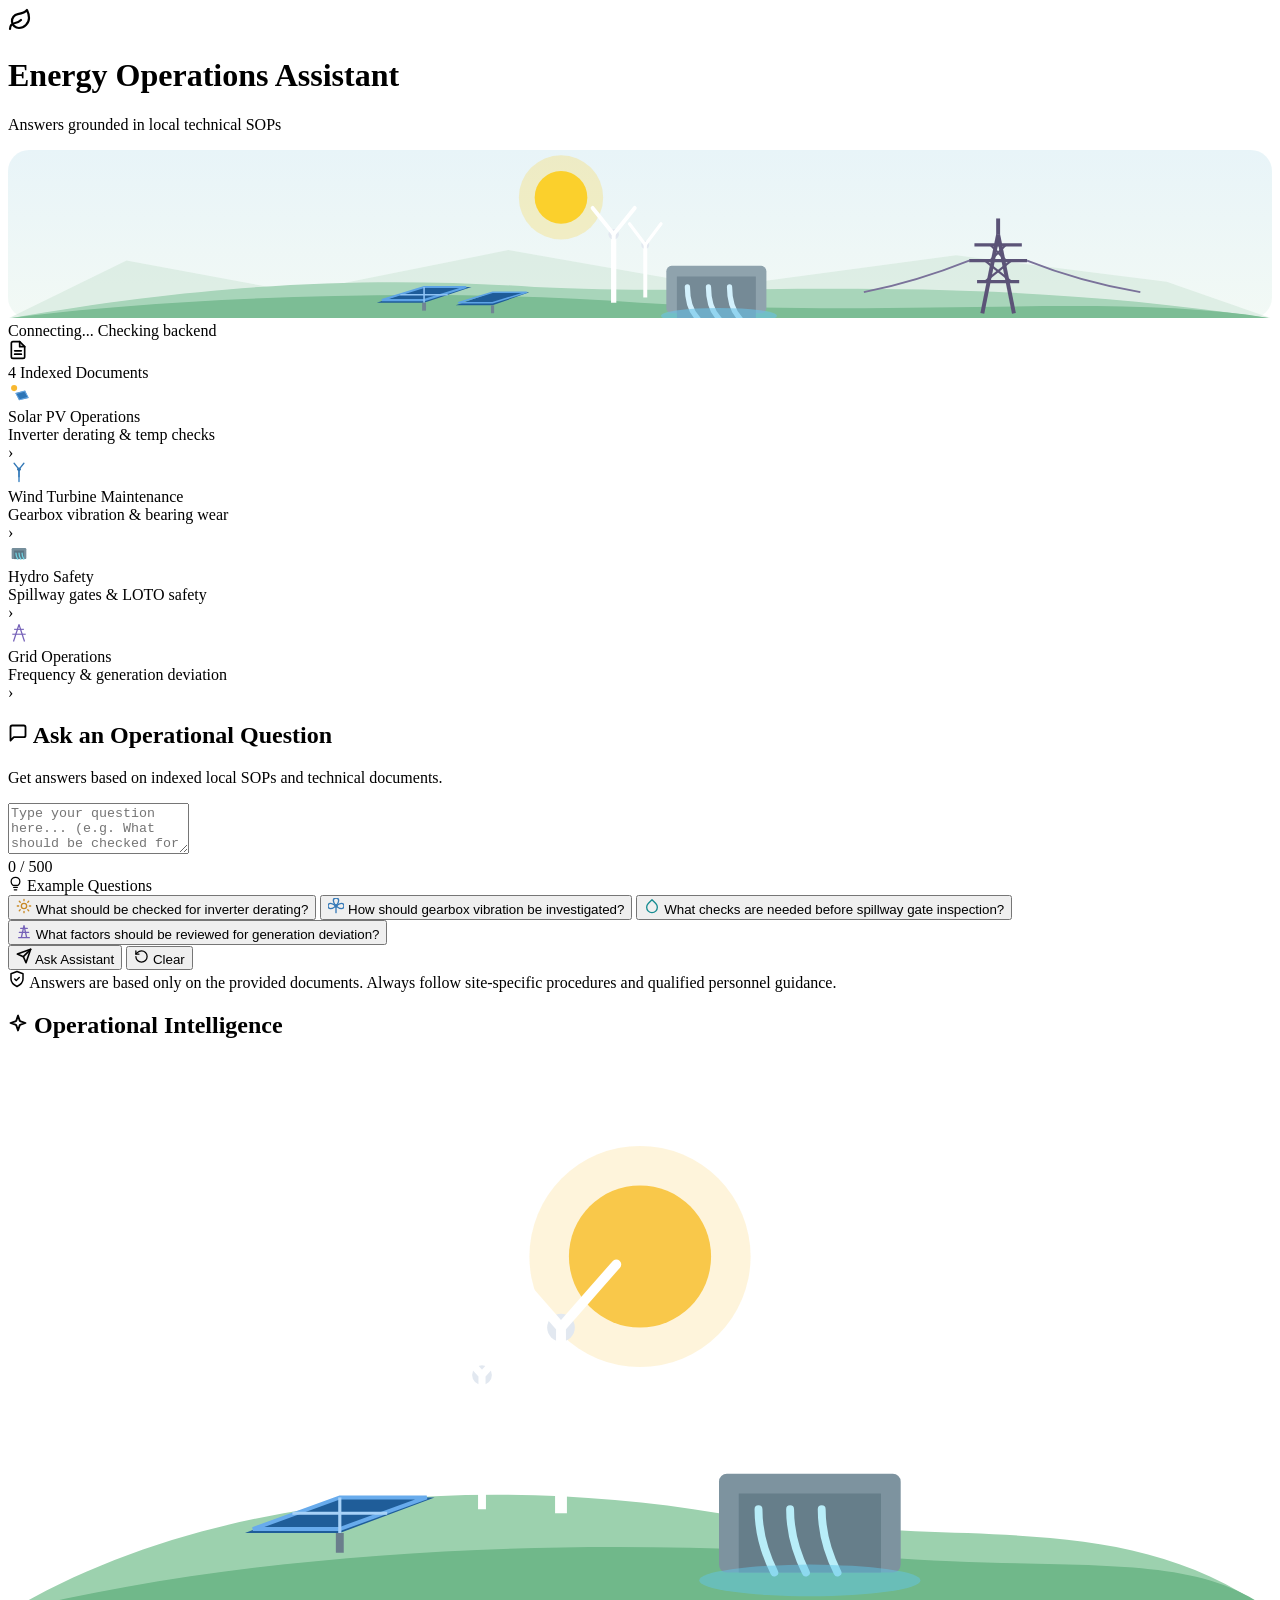
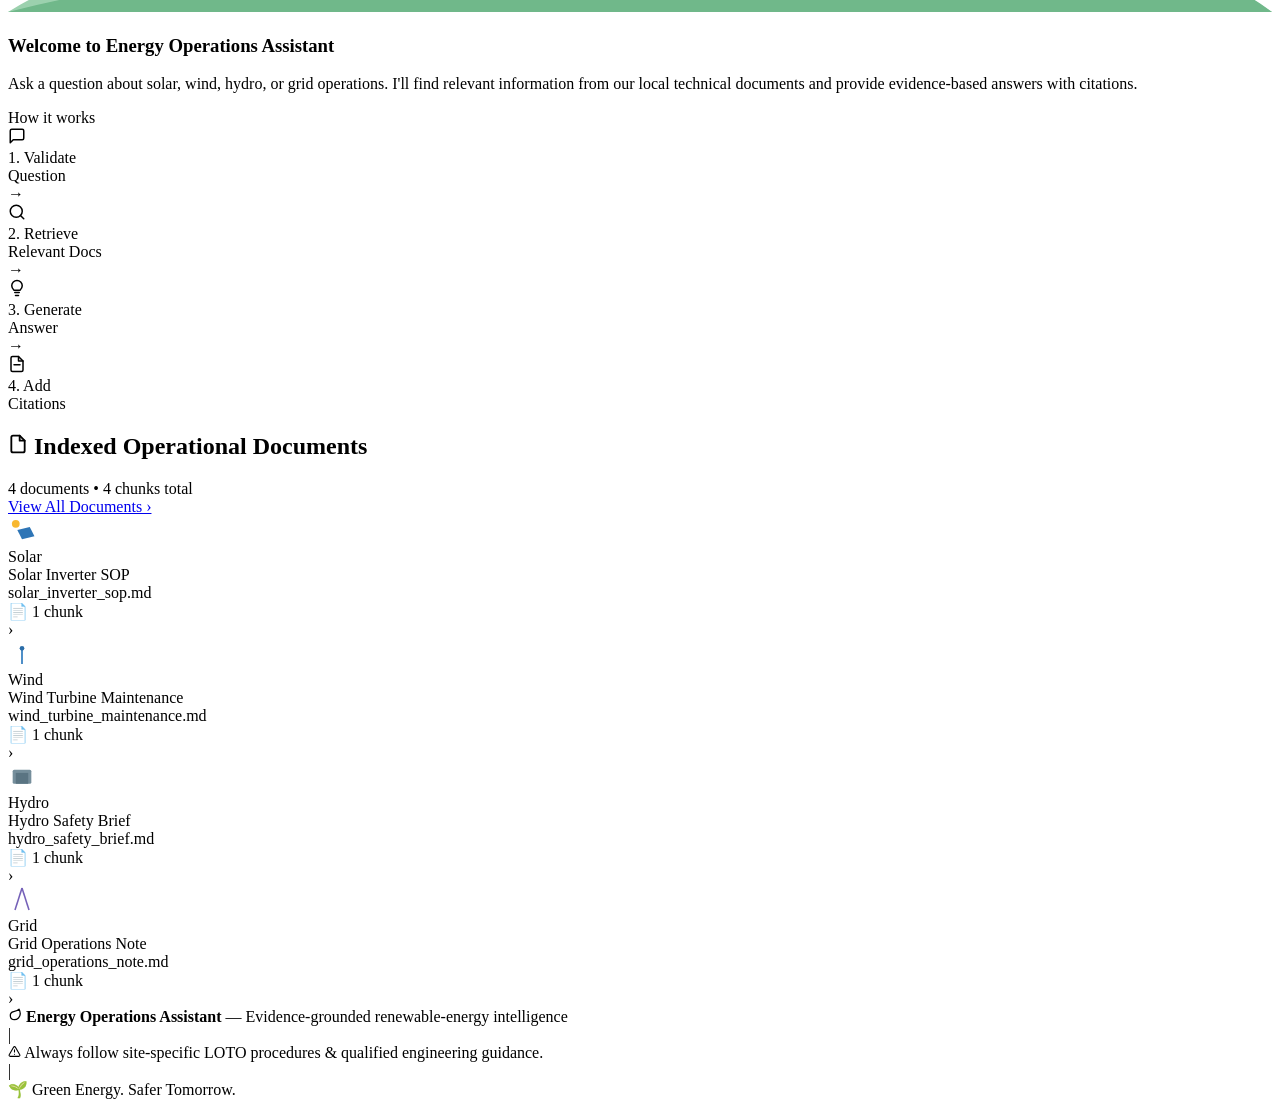
==== commit d831b3f5: "feat(ui): compact single-line footer + domain-colored hover on library cards" ====
--- a/frontend/index.html
+++ b/frontend/index.html
@@ -143,24 +143,21 @@
     </header>
 
     <!-- ====================================================================
-         TOP 4 ENERGY DOMAIN CARDS
+         TOP 4 ENERGY DOMAIN CARDS - SLEEK ONE-LINE DESIGN
          ==================================================================== -->
     <section class="domain-cards-row" aria-label="Energy Domain Overview">
       <!-- 1. Solar PV Operations -->
       <div class="domain-card solar" id="cardSolar" role="button" tabindex="0" data-query="What should be checked for inverter derating?">
         <div class="domain-art" aria-hidden="true">
-          <!-- Solar Panel SVG -->
-          <svg width="32" height="32" viewBox="0 0 36 36" fill="none">
+          <svg width="22" height="22" viewBox="0 0 36 36" fill="none">
             <circle cx="10" cy="10" r="5" fill="#F8B830"/>
             <polygon points="12,18 28,14 34,26 18,30" fill="#2E75B6"/>
             <polygon points="13,19 27,15 33,25 19,29" stroke="#87C4FF" stroke-width="1"/>
-            <line x1="20" y1="16" x2="26" y2="27" stroke="#B8DEFF" stroke-width="1"/>
-            <line x1="15" y1="24" x2="31" y2="20" stroke="#B8DEFF" stroke-width="1"/>
           </svg>
         </div>
         <div class="domain-card-content">
           <div class="domain-card-title">Solar PV Operations</div>
-          <div class="domain-card-desc">Inverter derating, temperature, performance &amp; safety procedures.</div>
+          <div class="domain-card-desc">Inverter derating &amp; temp checks</div>
         </div>
         <div class="domain-chevron" aria-hidden="true">&#8250;</div>
       </div>
@@ -168,8 +165,7 @@
       <!-- 2. Wind Turbine Maintenance -->
       <div class="domain-card wind" id="cardWind" role="button" tabindex="0" data-query="How should gearbox vibration be investigated?">
         <div class="domain-art" aria-hidden="true">
-          <!-- Wind Turbine SVG -->
-          <svg width="32" height="32" viewBox="0 0 36 36" fill="none">
+          <svg width="22" height="22" viewBox="0 0 36 36" fill="none">
             <line x1="18" y1="32" x2="18" y2="12" stroke="#4A8CC7" stroke-width="2.5" stroke-linecap="round"/>
             <circle cx="18" cy="12" r="3" fill="#2B6DA8"/>
             <path d="M18 12L10 2M18 12L26 2M18 12L18 24" stroke="#3579B7" stroke-width="2.2" stroke-linecap="round"/>
@@ -177,7 +173,7 @@
         </div>
         <div class="domain-card-content">
           <div class="domain-card-title">Wind Turbine Maintenance</div>
-          <div class="domain-card-desc">Gearbox vibration, bearing wear, inspection &amp; maintenance.</div>
+          <div class="domain-card-desc">Gearbox vibration &amp; bearing wear</div>
         </div>
         <div class="domain-chevron" aria-hidden="true">&#8250;</div>
       </div>
@@ -185,8 +181,7 @@
       <!-- 3. Hydro Safety -->
       <div class="domain-card hydro" id="cardHydro" role="button" tabindex="0" data-query="What checks are needed before spillway gate inspection?">
         <div class="domain-art" aria-hidden="true">
-          <!-- Hydro Dam SVG -->
-          <svg width="32" height="32" viewBox="0 0 36 36" fill="none">
+          <svg width="22" height="22" viewBox="0 0 36 36" fill="none">
             <rect x="6" y="10" width="24" height="18" rx="2" fill="#758E9B"/>
             <path d="M10 14H26V28H10V14Z" fill="#5A7482"/>
             <path d="M13 18C13 23 15 26 16 28M18 18C18 23 20 26 21 28M23 18C23 23 25 26 26 28" stroke="#71D6E5" stroke-width="2" stroke-linecap="round"/>
@@ -194,7 +189,7 @@
         </div>
         <div class="domain-card-content">
           <div class="domain-card-title">Hydro Safety</div>
-          <div class="domain-card-desc">Spillway gates, lockout-tagout, water flow &amp; safety checks.</div>
+          <div class="domain-card-desc">Spillway gates &amp; LOTO safety</div>
         </div>
         <div class="domain-chevron" aria-hidden="true">&#8250;</div>
       </div>
@@ -202,19 +197,16 @@
       <!-- 4. Grid Operations -->
       <div class="domain-card grid" id="cardGrid" role="button" tabindex="0" data-query="What factors should be reviewed for generation deviation?">
         <div class="domain-art" aria-hidden="true">
-          <!-- Transmission Tower SVG -->
-          <svg width="32" height="32" viewBox="0 0 36 36" fill="none">
+          <svg width="22" height="22" viewBox="0 0 36 36" fill="none">
             <line x1="18" y1="4" x2="9" y2="32" stroke="#7561B8" stroke-width="2"/>
             <line x1="18" y1="4" x2="27" y2="32" stroke="#7561B8" stroke-width="2"/>
             <line x1="10" y1="12" x2="26" y2="12" stroke="#7561B8" stroke-width="1.8"/>
             <line x1="7" y1="20" x2="29" y2="20" stroke="#7561B8" stroke-width="1.8"/>
-            <line x1="11" y1="20" x2="25" y2="12" stroke="#7561B8" stroke-width="1"/>
-            <line x1="25" y1="20" x2="11" y2="12" stroke="#7561B8" stroke-width="1"/>
           </svg>
         </div>
         <div class="domain-card-content">
           <div class="domain-card-title">Grid Operations</div>
-          <div class="domain-card-desc">Generation deviation, frequency, voltage &amp; grid stability.</div>
+          <div class="domain-card-desc">Frequency &amp; generation deviation</div>
         </div>
         <div class="domain-chevron" aria-hidden="true">&#8250;</div>
       </div>
@@ -562,28 +554,23 @@
          FOOTER SECTION
          ==================================================================== -->
     <footer class="app-footer">
-      <div class="footer-item">
-        <svg width="15" height="15" viewBox="0 0 24 24" fill="none" stroke="currentColor" stroke-width="2" stroke-linecap="round" stroke-linejoin="round">
+      <div class="footer-brand">
+        <svg width="14" height="14" viewBox="0 0 24 24" fill="none" stroke="currentColor" stroke-width="2.2" stroke-linecap="round" stroke-linejoin="round">
           <path d="M11 20A7 7 0 0 1 9.8 6.1C15.5 5 17 4.48 19 2c1 2 2 4.18 2 8 0 5.5-4.78 10-10 10Z"/>
         </svg>
-        <span>Evidence-grounded operational support for renewable-energy teams.</span>
-      </div>
-
-      <div class="footer-item warning">
-        <svg width="15" height="15" viewBox="0 0 24 24" fill="none" stroke="currentColor" stroke-width="2" stroke-linecap="round" stroke-linejoin="round">
+        <span><strong>Energy Operations Assistant</strong> &mdash; Evidence-grounded renewable-energy intelligence</span>
+      </div>
+      <div class="footer-divider" aria-hidden="true">|</div>
+      <div class="footer-warning">
+        <svg width="13" height="13" viewBox="0 0 24 24" fill="none" stroke="currentColor" stroke-width="2" stroke-linecap="round" stroke-linejoin="round">
           <path d="m21.73 18-8-14a2 2 0 0 0-3.48 0l-8 14A2 2 0 0 0 4 21h16a2 2 0 0 0 1.73-3Z"/>
           <line x1="12" y1="9" x2="12" y2="13"/>
           <line x1="12" y1="17" x2="12.01" y2="17"/>
         </svg>
-        <span>Always follow approved site-specific procedures, lockout-tagout requirements, and qualified engineering guidance.</span>
-      </div>
-
-      <div class="footer-item">
-        <svg width="15" height="15" viewBox="0 0 24 24" fill="none" stroke="currentColor" stroke-width="2" stroke-linecap="round" stroke-linejoin="round">
-          <path d="M11 20A7 7 0 0 1 9.8 6.1C15.5 5 17 4.48 19 2c1 2 2 4.18 2 8 0 5.5-4.78 10-10 10Z"/>
-        </svg>
-        <span>Green Energy. Safer Tomorrow.</span>
-      </div>
+        <span>Always follow site-specific LOTO procedures &amp; qualified engineering guidance.</span>
+      </div>
+      <div class="footer-divider" aria-hidden="true">|</div>
+      <span class="footer-tagline">🌱 Green Energy. Safer Tomorrow.</span>
     </footer>
 
   </div>
